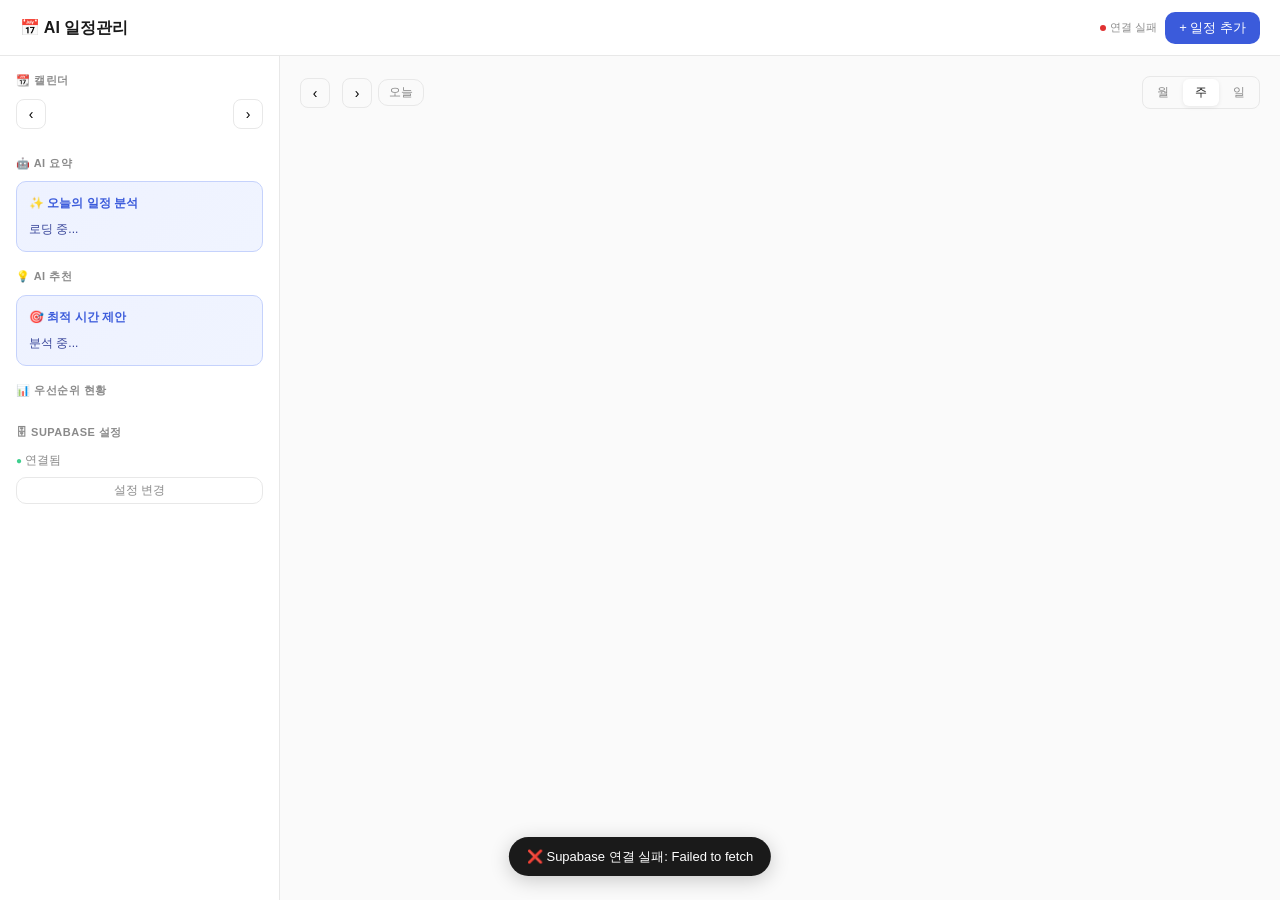
==== index.html @ b82a66bc "release GitHub Pages app" ====
<!doctype html>
<html lang="ko">
<head>
  <meta charset="utf-8">
  <meta name="viewport" content="width=device-width, initial-scale=1">
  <title>AI 일정관리</title>
  <meta name="theme-color" content="#3b5bdb">
  <style>
    body {
      margin: 0;
      min-height: 100vh;
      display: grid;
      place-items: center;
      font-family: -apple-system, BlinkMacSystemFont, "Segoe UI", sans-serif;
      color: #374499;
      background: #f7f8fc;
    }
    .loading { text-align: center; line-height: 1.7; }
    .spinner {
      width: 28px;
      height: 28px;
      margin: 0 auto 12px;
      border: 3px solid #dce3ff;
      border-top-color: #3b5bdb;
      border-radius: 50%;
      animation: spin .7s linear infinite;
    }
    @keyframes spin { to { transform: rotate(360deg); } }
  </style>
</head>
<body>
  <div class="loading" id="loading">
    <div class="spinner"></div>
    AI 일정관리를 불러오는 중입니다…
  </div>
  <script>
    (async () => {
      try {
        const response = await fetch('./static/index.html', { cache: 'no-cache' });
        if (!response.ok) throw new Error(`HTTP ${response.status}`);

        let html = await response.text();

        // GitHub Pages project site는 저장소 하위 경로에서 서비스되므로
        // 원본의 루트 절대경로를 Pages용 상대경로로 보정한다.
        html = html
          .replace('href="/manifest.json"', 'href="./manifest.json"')
          .replaceAll('href="/icon-192.png"', 'href="./static/icon-192.png"')
          .replaceAll("icon: '/icon-192.png'", "icon: './static/icon-192.png'")
          .replaceAll("badge: '/icon-192.png'", "badge: './static/icon-192.png'")
          .replace(
            "navigator.serviceWorker.register('/sw.js')",
            "navigator.serviceWorker.register('./sw.js')"
          );

        // GitHub Pages에서는 Python API를 실행할 수 없다. 백엔드 주소가
        // 확정될 때까지 Google/iCloud 서버 연동 UI와 자동 조회를 비활성화한다.
        html = html.replace(
          /<!-- Google 캘린더 -->[\s\S]*?<!-- Supabase 연결 설정 -->/,
          '<!-- Supabase 연결 설정 -->'
        );
        html = html.replace(
          /\s*checkGCalAuth\(\);\s*checkICloudStatus\(\);/,
          ''
        );

        document.open();
        document.write(html);
        document.close();
      } catch (error) {
        document.getElementById('loading').innerHTML =
          '<strong>앱을 불러오지 못했습니다.</strong><br>' +
          '잠시 후 새로고침해 주세요.';
        console.error(error);
      }
    })();
  </script>
</body>
</html>
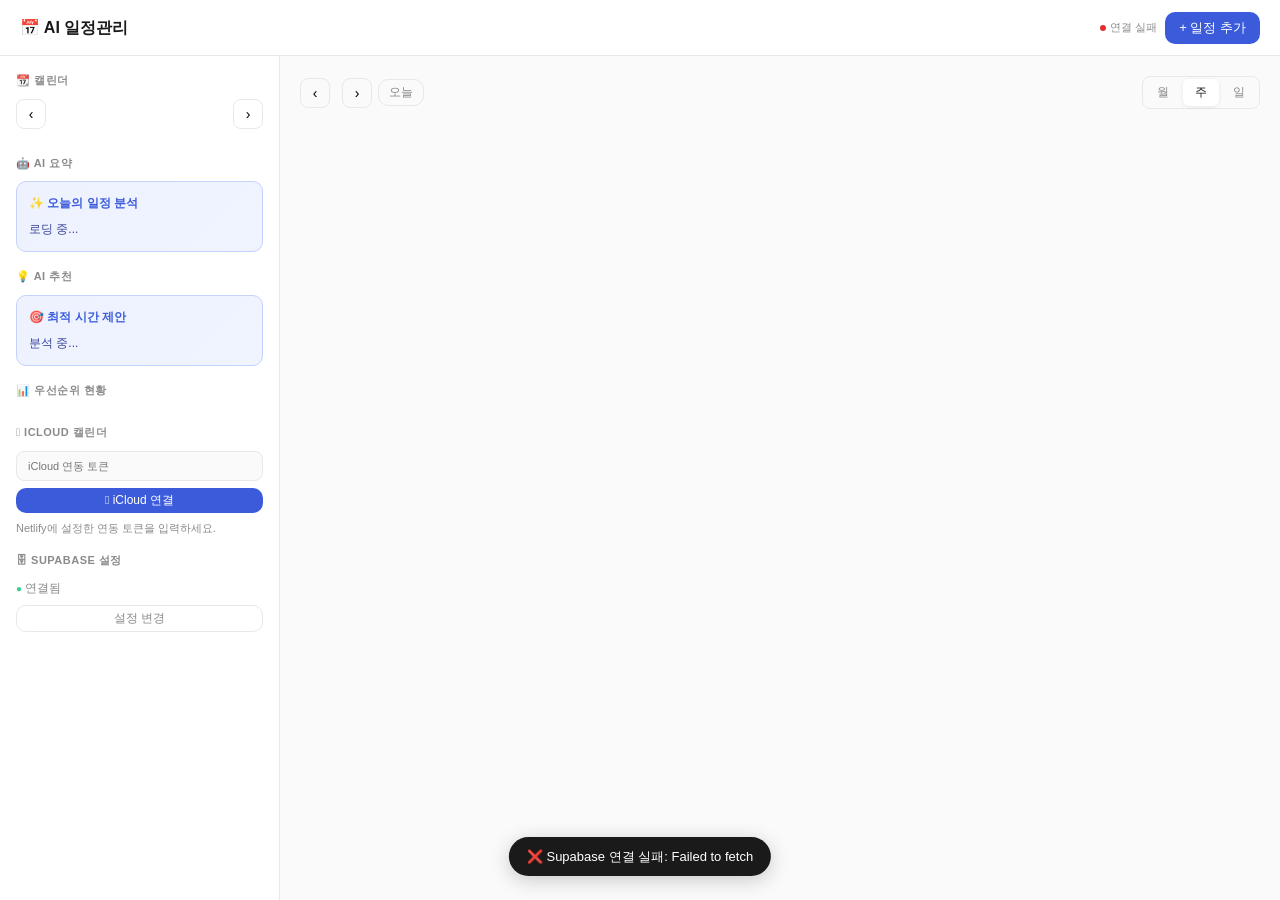
==== commit 8dbd4194: "add protected iCloud calendar integration" ====
--- a/index.html
+++ b/index.html
@@ -53,14 +53,20 @@
             "navigator.serviceWorker.register('./sw.js')"
           );
 
-        // GitHub Pages에서는 Python API를 실행할 수 없다. 백엔드 주소가
-        // 확정될 때까지 Google/iCloud 서버 연동 UI와 자동 조회를 비활성화한다.
+        // GitHub Pages에서는 서버 코드를 실행할 수 없으므로 iCloud 요청은
+        // Netlify의 보호된 CalDAV 프록시로 전달한다.
         html = html.replace(
-          /<!-- Google 캘린더 -->[\s\S]*?<!-- Supabase 연결 설정 -->/,
-          '<!-- Supabase 연결 설정 -->'
+          "const API_BASE = window.__API_BASE__ || '';",
+          "const API_BASE = 'https://yimschedulers.netlify.app';"
+        );
+
+        // Google OAuth 백엔드는 아직 구성되지 않았으므로 Google UI만 숨긴다.
+        html = html.replace(
+          /<!-- Google 캘린더 -->[\s\S]*?<!-- iCloud 캘린더 -->/,
+          '<!-- iCloud 캘린더 -->'
         );
         html = html.replace(
-          /\s*checkGCalAuth\(\);\s*checkICloudStatus\(\);/,
+          /\s*checkGCalAuth\(\);/,
           ''
         );
 
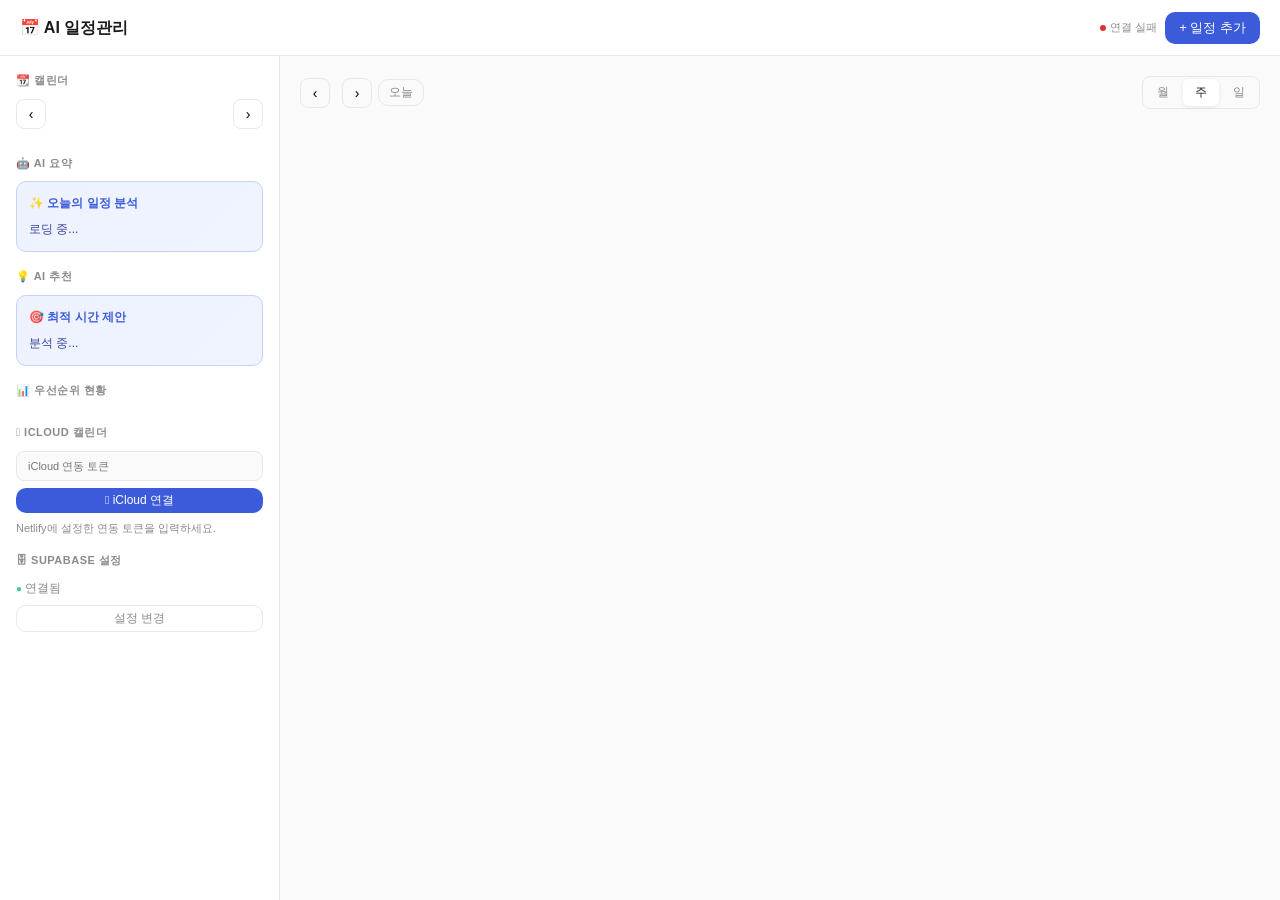
==== commit b01a62cc: "fix iCloud event editing and deletion" ====
--- a/index.html
+++ b/index.html
@@ -36,7 +36,9 @@
   <script>
     (async () => {
       try {
-        const response = await fetch('./static/index.html', { cache: 'no-cache' });
+        const response = await fetch('./static/index.html?v=icloud-edit-delete-v1', {
+          cache: 'no-store',
+        });
         if (!response.ok) throw new Error(`HTTP ${response.status}`);
 
         let html = await response.text();
@@ -56,8 +58,12 @@
         // GitHub Pages에서는 서버 코드를 실행할 수 없으므로 iCloud 요청은
         // Netlify의 보호된 CalDAV 프록시로 전달한다.
         html = html.replace(
-          "const API_BASE = window.__API_BASE__ || '';",
-          "const API_BASE = 'https://yimschedulers.netlify.app';"
+          "const ICLOUD_API_BASE = window.__ICLOUD_API_BASE__ || API_BASE;",
+          "const ICLOUD_API_BASE = 'https://yimschedulers.netlify.app/.netlify/functions/icloud';"
+        );
+        html = html.replace(
+          "return fetch(ICLOUD_API_BASE + path, { ...options, headers });",
+          "const target = ICLOUD_API_BASE ? ICLOUD_API_BASE + path.replace(/^\\/api\\/icloud/, '') : API_BASE + path; return fetch(target, { ...options, headers });"
         );
 
         // Google OAuth 백엔드는 아직 구성되지 않았으므로 Google UI만 숨긴다.
